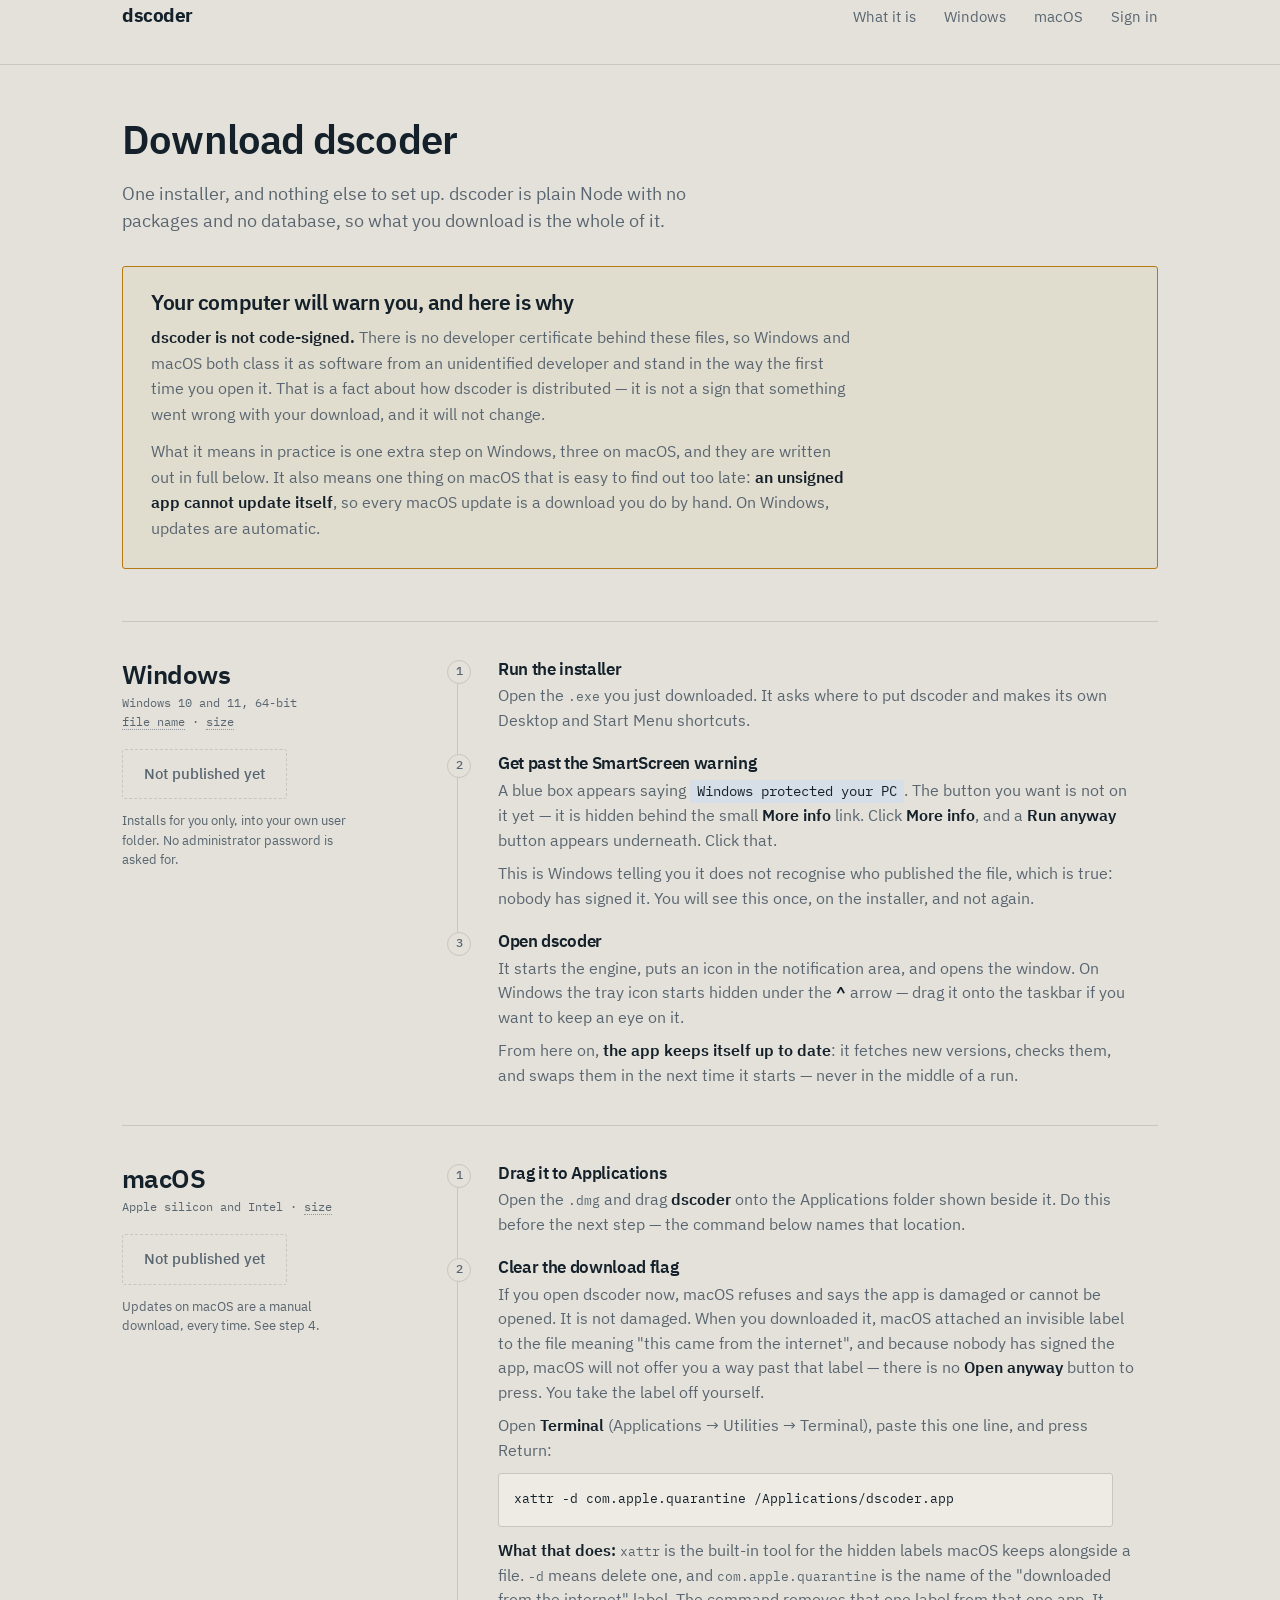
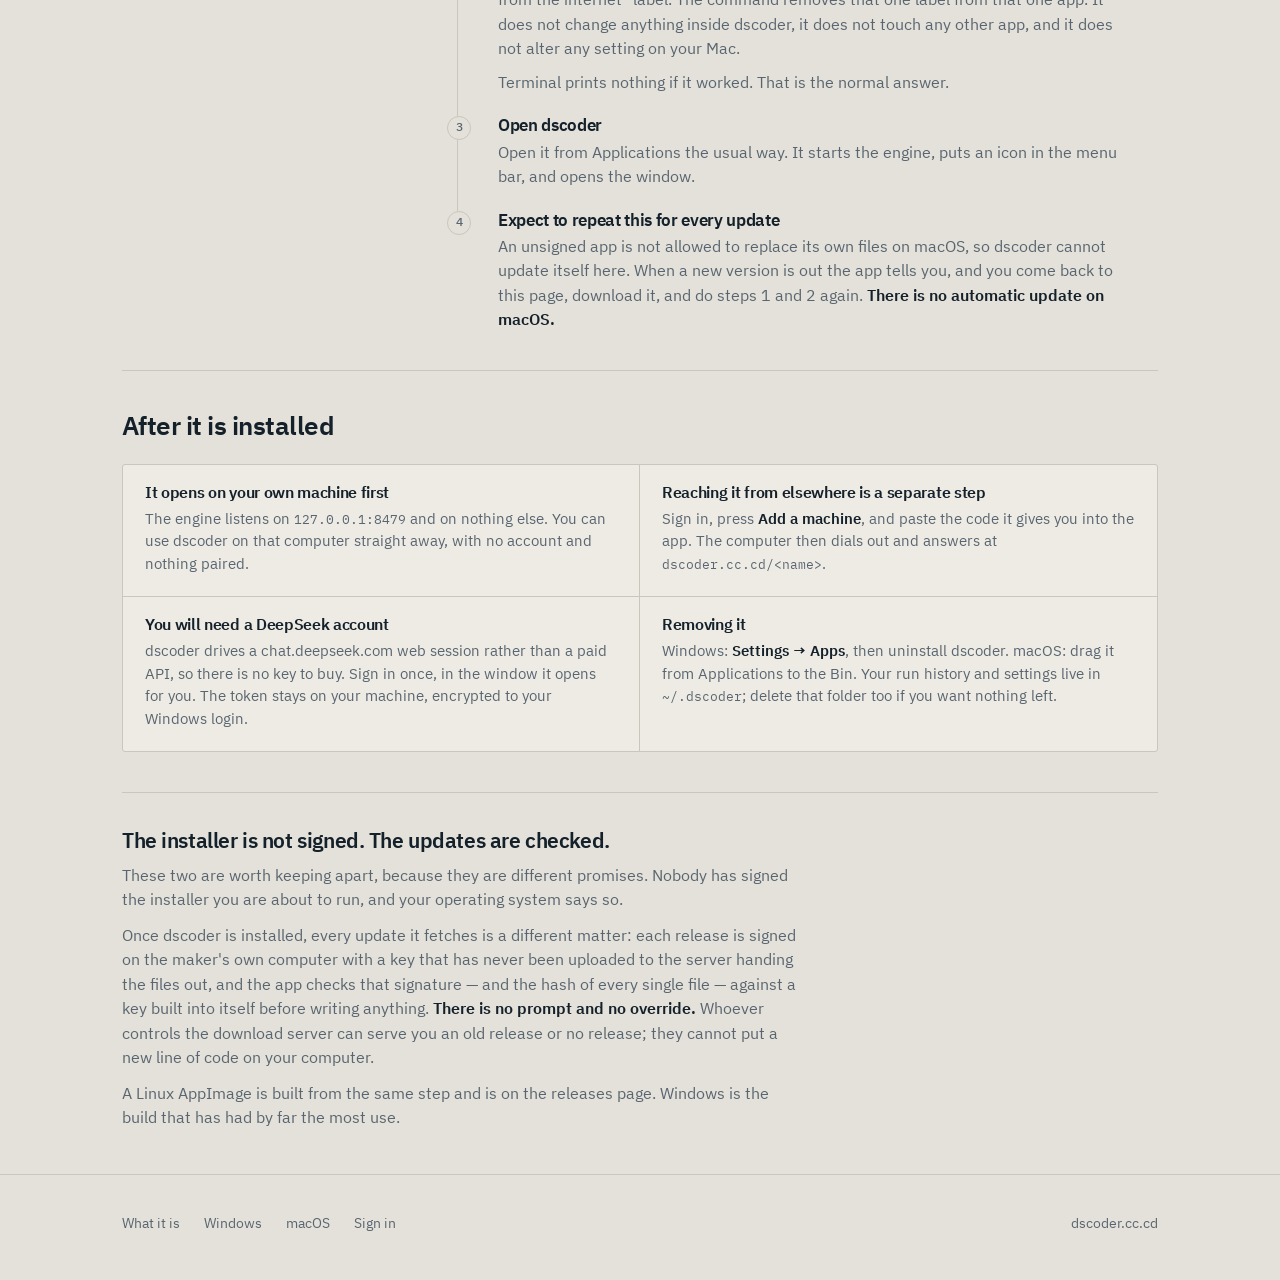
==== download.html @ 74ce5eee "The public site: direction B, with the first screen fixed Two static pages and the files they need. " ====
<!doctype html>
<html lang="en">
<head>
<meta charset="utf-8">
<meta name="viewport" content="width=device-width,initial-scale=1">
<title>Download dscoder</title>
<meta name="description" content="How to install dscoder on Windows and macOS, including the warnings each one shows because dscoder is not code-signed.">
<meta name="color-scheme" content="light">
<link rel="stylesheet" href="assets/fonts.css">
<link rel="stylesheet" href="assets/site.css">
<link rel="stylesheet" href="assets/download.css">
</head>
<body>

<a class="skip" href="#main">Skip to the page</a>

<header class="top">
  <div class="wrap">
    <a class="mark" href="index.html">dscoder<i data-rel-version-mark></i></a>
    <nav>
      <a href="index.html">What it is</a>
      <a class="sec" href="#windows">Windows</a>
      <a class="sec" href="#macos">macOS</a>
      <!-- Always "Sign in": a static page cannot know who is reading it. -->
      <a href="https://dscoder.cc.cd">Sign in</a>
    </nav>
  </div>
</header>

<main id="main">
<div class="wrap">

  <section class="head">
    <h1>Download dscoder</h1>
    <p>One installer, and nothing else to set up. dscoder is plain Node with
      no packages and no database, so what you download is the whole of it.</p>
  </section>

  <!-- First, because it is what changes whether somebody should click. -->
  <section class="first">
    <h2>Your computer will warn you, and here is why</h2>
    <p><b>dscoder is not code-signed.</b> There is no developer certificate
      behind these files, so Windows and macOS both class it as software from
      an unidentified developer and stand in the way the first time you open
      it. That is a fact about how dscoder is distributed — it is not a sign
      that something went wrong with your download, and it will not change.</p>
    <p>What it means in practice is one extra step on Windows, three on macOS,
      and they are written out in full below. It also means one thing on macOS
      that is easy to find out too late: <b>an unsigned app cannot update
      itself</b>, so every macOS update is a download you do by hand. On
      Windows, updates are automatic.</p>
  </section>

  <section class="plat" id="windows">
    <div>
      <h2>Windows</h2>
      <p class="meta">Windows 10 and 11, 64-bit<br>
        <span class="unfilled" data-rel="windows.file" data-rel-blank="file name">file name</span> ·
        <span class="unfilled" data-rel="windows.size" data-rel-blank="size">size</span></p>
      <a class="btn" data-rel-download="windows" data-rel-label="Download for Windows" aria-disabled="true" role="link">Not published yet</a>
      <p class="note">Installs for you only, into your own user folder. No
        administrator password is asked for.</p>
    </div>
    <ol class="steps">
      <li>
        <h3>Run the installer</h3>
        <p>Open the <code>.exe</code> you just downloaded. It asks where to
          put dscoder and makes its own Desktop and Start Menu shortcuts.</p>
      </li>
      <li>
        <h3>Get past the SmartScreen warning</h3>
        <p>A blue box appears saying <span class="said">Windows protected your
          PC</span>. The button you want is not on it yet — it is hidden
          behind the small <b>More info</b> link. Click <b>More info</b>, and
          a <b>Run anyway</b> button appears underneath. Click that.</p>
        <p>This is Windows telling you it does not recognise who published the
          file, which is true: nobody has signed it. You will see this once,
          on the installer, and not again.</p>
      </li>
      <li>
        <h3>Open dscoder</h3>
        <p>It starts the engine, puts an icon in the notification area, and
          opens the window. On Windows the tray icon starts hidden under the
          <b>^</b> arrow — drag it onto the taskbar if you want to keep an eye
          on it.</p>
        <p>From here on, <b>the app keeps itself up to date</b>: it fetches
          new versions, checks them, and swaps them in the next time it
          starts — never in the middle of a run.</p>
      </li>
    </ol>
  </section>

  <section class="plat" id="macos">
    <div>
      <h2>macOS</h2>
      <p class="meta"><span data-rel-if="macosMinimum">macOS
          <span class="unfilled" data-rel="macosMinimum" data-rel-blank="version">version</span>
          and later<br></span>Apple silicon and Intel ·
        <span class="unfilled" data-rel="macos.size" data-rel-blank="size">size</span></p>
      <a class="btn" data-rel-download="macos" data-rel-label="Download for macOS" aria-disabled="true" role="link">Not published yet</a>
      <p class="note">Updates on macOS are a manual download, every time. See
        step 4.</p>
    </div>
    <ol class="steps">
      <li>
        <h3>Drag it to Applications</h3>
        <p>Open the <code>.dmg</code> and drag <b>dscoder</b> onto the
          Applications folder shown beside it. Do this before the next step —
          the command below names that location.</p>
      </li>
      <li>
        <h3>Clear the download flag</h3>
        <p>If you open dscoder now, macOS refuses and says the app is damaged
          or cannot be opened. It is not damaged. When you downloaded it,
          macOS attached an invisible label to the file meaning "this came
          from the internet", and because nobody has signed the app, macOS
          will not offer you a way past that label — there is no
          <b>Open anyway</b> button to press. You take the label off yourself.</p>
        <p>Open <b>Terminal</b> (Applications → Utilities → Terminal), paste
          this one line, and press Return:</p>
        <pre><code>xattr -d com.apple.quarantine /Applications/dscoder.app</code></pre>
        <p><b>What that does:</b> <code>xattr</code> is the built-in tool for
          the hidden labels macOS keeps alongside a file. <code>-d</code>
          means delete one, and <code>com.apple.quarantine</code> is the name
          of the "downloaded from the internet" label. The command removes
          that one label from that one app. It does not change anything inside
          dscoder, it does not touch any other app, and it does not alter any
          setting on your Mac.</p>
        <p>Terminal prints nothing if it worked. That is the normal answer.</p>
      </li>
      <li>
        <h3>Open dscoder</h3>
        <p>Open it from Applications the usual way. It starts the engine, puts
          an icon in the menu bar, and opens the window.</p>
      </li>
      <li>
        <h3>Expect to repeat this for every update</h3>
        <p>An unsigned app is not allowed to replace its own files on macOS,
          so dscoder cannot update itself here. When a new version is out the
          app tells you, and you come back to this page, download it, and do
          steps 1 and 2 again. <b>There is no automatic update on macOS.</b></p>
      </li>
    </ol>
  </section>

  <section class="after">
    <h2>After it is installed</h2>
    <div class="grid">
      <div>
        <h3>It opens on your own machine first</h3>
        <p>The engine listens on <code>127.0.0.1:8479</code> and on nothing
          else. You can use dscoder on that computer straight away, with no
          account and nothing paired.</p>
      </div>
      <div>
        <h3>Reaching it from elsewhere is a separate step</h3>
        <p>Sign in, press <b>Add a machine</b>, and paste the code it gives
          you into the app. The computer then dials out and answers at
          <code>dscoder.cc.cd/&lt;name&gt;</code>.</p>
      </div>
      <div>
        <h3>You will need a DeepSeek account</h3>
        <p>dscoder drives a chat.deepseek.com web session rather than a paid
          API, so there is no key to buy. Sign in once, in the window it
          opens for you. The token stays on your machine, encrypted to your
          Windows login.</p>
      </div>
      <div>
        <h3>Removing it</h3>
        <p>Windows: <b>Settings → Apps</b>, then uninstall dscoder. macOS:
          drag it from Applications to the Bin. Your run history and settings
          live in <code>~/.dscoder</code>; delete that folder too if you want
          nothing left.</p>
      </div>
    </div>
  </section>

  <section class="tail">
    <h2>The installer is not signed. The updates are checked.</h2>
    <p>These two are worth keeping apart, because they are different
      promises. Nobody has signed the installer you are about to run, and
      your operating system says so.</p>
    <p>Once dscoder is installed, every update it fetches is a different
      matter: each release is signed on the maker's own computer with a key
      that has never been uploaded to the server handing the files out, and
      the app checks that signature — and the hash of every single file —
      against a key built into itself before writing anything. <b>There is no
      prompt and no override.</b> Whoever controls the download server can
      serve you an old release or no release; they cannot put a new line of
      code on your computer.</p>
    <p>A Linux AppImage is built from the same step and is on the releases
      page. Windows is the build that has had by far the most use.</p>
  </section>

</div>
</main>

<footer>
  <div class="wrap">
    <a href="index.html">What it is</a>
    <a href="#windows">Windows</a>
    <a href="#macos">macOS</a>
    <a href="https://dscoder.cc.cd">Sign in</a>
    <span class="rt">dscoder.cc.cd</span>
  </div>
</footer>

<script src="assets/release.js"></script>
</body>
</html>
---- assets/fonts.css ----
/* IBM Plex Sans and IBM Plex Mono, served from this repository.
 *
 * The app itself asks for these two faces (ui/index.html :root) and falls
 * back to whatever the machine has. A page that is meant to look like the
 * product cannot do that, so the files are here: no Google Fonts, no CDN,
 * nothing fetched from a third party when somebody opens the site.
 *
 * Only the subsets this site can show are shipped:
 *   Latin1  ASCII, Latin-1, curly quotes, en/em dash, ellipsis, minus sign
 *   Pi      the arrow in "Applications -> Utilities", and the rest of the
 *           general-punctuation block
 * Together that is ~250 KB for seven faces. The Cyrillic, Greek and extended
 * Latin subsets are not here because nothing on the site is written in them;
 * if a page ever needs one, copy it out of the @ibm/plex-sans npm package and
 * add a @font-face with the unicode-range from that package's own CSS.
 *
 * The weights are the ones the pages use and no others: 400 for body, 500
 * for small monospace labels, 600 for headings and 700 for the wordmark.
 * There is no 650 face, which is why nothing asks for one -- the mock's
 * font-weight:650 was landing on a synthesised weight. 600 is SemiBold, a
 * real drawing.
 *
 * Licence: SIL Open Font Licence 1.1, in fonts/LICENSE.txt.
 */

/* ── IBM Plex Sans ──────────────────────────────────────────────────── */
@font-face{font-family:"IBM Plex Sans";font-style:normal;font-weight:400;font-display:swap;
  src:url("fonts/IBMPlexSans-Regular-Latin1.woff2") format("woff2");
  unicode-range:U+0000,U+000D,U+0020-007E,U+00A0-00FF,U+0131,U+0152-0153,U+02C6,U+02DA,U+02DC,U+2013-2014,U+2018-201A,U+201C-201E,U+2020-2022,U+2026,U+2030,U+2039-203A,U+2044,U+20AC,U+2122,U+2212,U+FB01-FB02}
@font-face{font-family:"IBM Plex Sans";font-style:normal;font-weight:400;font-display:swap;
  src:url("fonts/IBMPlexSans-Regular-Pi.woff2") format("woff2");
  unicode-range:U+2000-200D,U+2015,U+2028-2029,U+202F,U+2032-2033,U+2190-2199,U+21A9-21AA,U+2212,U+2248,U+2260,U+2264-2265,U+2713,U+FEFF,U+FFFD}

@font-face{font-family:"IBM Plex Sans";font-style:normal;font-weight:500;font-display:swap;
  src:url("fonts/IBMPlexSans-Medium-Latin1.woff2") format("woff2");
  unicode-range:U+0000,U+000D,U+0020-007E,U+00A0-00FF,U+0131,U+0152-0153,U+02C6,U+02DA,U+02DC,U+2013-2014,U+2018-201A,U+201C-201E,U+2020-2022,U+2026,U+2030,U+2039-203A,U+2044,U+20AC,U+2122,U+2212,U+FB01-FB02}
@font-face{font-family:"IBM Plex Sans";font-style:normal;font-weight:500;font-display:swap;
  src:url("fonts/IBMPlexSans-Medium-Pi.woff2") format("woff2");
  unicode-range:U+2000-200D,U+2015,U+2028-2029,U+202F,U+2032-2033,U+2190-2199,U+21A9-21AA,U+2212,U+2248,U+2260,U+2264-2265,U+2713,U+FEFF,U+FFFD}

@font-face{font-family:"IBM Plex Sans";font-style:normal;font-weight:600;font-display:swap;
  src:url("fonts/IBMPlexSans-SemiBold-Latin1.woff2") format("woff2");
  unicode-range:U+0000,U+000D,U+0020-007E,U+00A0-00FF,U+0131,U+0152-0153,U+02C6,U+02DA,U+02DC,U+2013-2014,U+2018-201A,U+201C-201E,U+2020-2022,U+2026,U+2030,U+2039-203A,U+2044,U+20AC,U+2122,U+2212,U+FB01-FB02}
@font-face{font-family:"IBM Plex Sans";font-style:normal;font-weight:600;font-display:swap;
  src:url("fonts/IBMPlexSans-SemiBold-Pi.woff2") format("woff2");
  unicode-range:U+2000-200D,U+2015,U+2028-2029,U+202F,U+2032-2033,U+2190-2199,U+21A9-21AA,U+2212,U+2248,U+2260,U+2264-2265,U+2713,U+FEFF,U+FFFD}

@font-face{font-family:"IBM Plex Sans";font-style:normal;font-weight:700;font-display:swap;
  src:url("fonts/IBMPlexSans-Bold-Latin1.woff2") format("woff2");
  unicode-range:U+0000,U+000D,U+0020-007E,U+00A0-00FF,U+0131,U+0152-0153,U+02C6,U+02DA,U+02DC,U+2013-2014,U+2018-201A,U+201C-201E,U+2020-2022,U+2026,U+2030,U+2039-203A,U+2044,U+20AC,U+2122,U+2212,U+FB01-FB02}
@font-face{font-family:"IBM Plex Sans";font-style:normal;font-weight:700;font-display:swap;
  src:url("fonts/IBMPlexSans-Bold-Pi.woff2") format("woff2");
  unicode-range:U+2000-200D,U+2015,U+2028-2029,U+202F,U+2032-2033,U+2190-2199,U+21A9-21AA,U+2212,U+2248,U+2260,U+2264-2265,U+2713,U+FEFF,U+FFFD}

/* ── IBM Plex Mono ──────────────────────────────────────────────────── */
@font-face{font-family:"IBM Plex Mono";font-style:normal;font-weight:400;font-display:swap;
  src:url("fonts/IBMPlexMono-Regular-Latin1.woff2") format("woff2");
  unicode-range:U+0000,U+000D,U+0020-007E,U+00A0-00FF,U+0131,U+0152-0153,U+02C6,U+02DA,U+02DC,U+2013-2014,U+2018-201A,U+201C-201E,U+2020-2022,U+2026,U+2030,U+2039-203A,U+2044,U+20AC,U+2122,U+2212,U+FB01-FB02}
@font-face{font-family:"IBM Plex Mono";font-style:normal;font-weight:400;font-display:swap;
  src:url("fonts/IBMPlexMono-Regular-Pi.woff2") format("woff2");
  unicode-range:U+2000-200D,U+2015,U+2028-2029,U+202F,U+2032-2033,U+2190-2199,U+21A9-21AA,U+2212,U+2248,U+2260,U+2264-2265,U+2713,U+FEFF,U+FFFD}

@font-face{font-family:"IBM Plex Mono";font-style:normal;font-weight:500;font-display:swap;
  src:url("fonts/IBMPlexMono-Medium-Latin1.woff2") format("woff2");
  unicode-range:U+0000,U+000D,U+0020-007E,U+00A0-00FF,U+0131,U+0152-0153,U+02C6,U+02DA,U+02DC,U+2013-2014,U+2018-201A,U+201C-201E,U+2020-2022,U+2026,U+2030,U+2039-203A,U+2044,U+20AC,U+2122,U+2212,U+FB01-FB02}
@font-face{font-family:"IBM Plex Mono";font-style:normal;font-weight:500;font-display:swap;
  src:url("fonts/IBMPlexMono-Medium-Pi.woff2") format("woff2");
  unicode-range:U+2000-200D,U+2015,U+2028-2029,U+202F,U+2032-2033,U+2190-2199,U+21A9-21AA,U+2212,U+2248,U+2260,U+2264-2265,U+2713,U+FEFF,U+FFFD}

@font-face{font-family:"IBM Plex Mono";font-style:normal;font-weight:700;font-display:swap;
  src:url("fonts/IBMPlexMono-Bold-Latin1.woff2") format("woff2");
  unicode-range:U+0000,U+000D,U+0020-007E,U+00A0-00FF,U+0131,U+0152-0153,U+02C6,U+02DA,U+02DC,U+2013-2014,U+2018-201A,U+201C-201E,U+2020-2022,U+2026,U+2030,U+2039-203A,U+2044,U+20AC,U+2122,U+2212,U+FB01-FB02}
@font-face{font-family:"IBM Plex Mono";font-style:normal;font-weight:700;font-display:swap;
  src:url("fonts/IBMPlexMono-Bold-Pi.woff2") format("woff2");
  unicode-range:U+2000-200D,U+2015,U+2028-2029,U+202F,U+2032-2033,U+2190-2199,U+21A9-21AA,U+2212,U+2248,U+2260,U+2264-2265,U+2713,U+FEFF,U+FFFD}
---- assets/site.css ----
/* What both pages share: the product's own colours, the header, the footer,
 * the one button, and the way an unfilled release value is drawn.
 *
 * The colours and the 3px radius are lifted from the app (ui/index.html
 * :root) rather than chosen again here, so the site and the thing you
 * download look like one object.
 */
:root{
  --paper:#E3E1D9;      /* drafting stone */
  --paper-2:#EDEBE4;
  --said:#D6DEE7;       /* what YOU said: cooler ground, pinned into the page */
  --ink:#14202A;
  /* The app's --ink-60 is #5A6671, which measures 4.49:1 on this paper —
     a rounding error away from passing. One step darker and it clears 4.5
     properly. Nobody can see the difference; the measurement can. */
  --ink-60:#596570;
  --ink-35:#8F969D;
  --rule:#C9C6BC;
  --add:#1F7A4C;
  --del:#B3321F;
  --warn:#B67A12;
  --plot:#2F5D8C;
  --sans:"IBM Plex Sans",system-ui,"Segoe UI",Roboto,Helvetica,Arial,sans-serif;
  --mono:"IBM Plex Mono",ui-monospace,"Cascadia Mono",Consolas,"SF Mono",Menlo,monospace;
}
*{box-sizing:border-box}
html{-webkit-text-size-adjust:100%}
body{margin:0;background:var(--paper);color:var(--ink);
  font:400 16px/1.62 var(--sans);-webkit-font-smoothing:antialiased}
a{color:inherit;text-decoration:none}
img{max-width:100%}
/* 600 is SemiBold, a face that exists. The mocks asked for 650 and got a
   synthesised weight; with the real fonts shipped that would round up to
   Bold, which is too heavy for a 48px line on a page this quiet. */
h1,h2,h3{margin:0;font-weight:600;letter-spacing:-.02em;line-height:1.12}
p{margin:0}
:focus-visible{outline:2px solid var(--plot);outline-offset:3px}
.wrap{max-width:1240px;margin:0 auto;padding:0 32px}

/* Skip link: the first thing a keyboard lands on, and invisible until then. */
.skip{position:absolute;left:-9999px;top:0;z-index:5;padding:11px 18px;
  background:var(--ink);color:var(--paper-2);font-size:14px;font-weight:600;
  border-radius:0 0 3px 0}
.skip:focus{left:0}

/* ── header ─────────────────────────────────────────────────────────── */
/* The nav always says "Sign in". A static page cannot know whether whoever
   is reading it has an account, and a wrong "Sign out" is worse than a
   redundant "Sign in". */
.top{border-bottom:1px solid var(--rule)}
.top .wrap{display:flex;align-items:baseline;height:64px}
.mark{font-size:19px;font-weight:700;letter-spacing:-.022em}
.mark i{font:500 11.5px/1 var(--mono);font-style:normal;color:var(--ink-35);
  margin-left:9px;letter-spacing:0}
.mark i:empty{display:none}
.top nav{margin-left:auto;display:flex;gap:28px;font-size:14.5px;color:var(--ink-60)}
.top nav a:hover{color:var(--ink)}

/* ── the one button ─────────────────────────────────────────────────── */
.btn{display:inline-flex;align-items:center;padding:12px 21px;border-radius:3px;
  background:var(--ink);color:var(--paper-2);font-weight:600;font-size:15px;
  border:1px solid var(--ink);font-family:inherit;cursor:pointer}
.btn:hover{background:#0b161e;border-color:#0b161e}
.btn.ghost{background:none;color:var(--ink);border-color:var(--rule);font-weight:500}
.btn.ghost:hover{background:#00000008;border-color:var(--ink-35)}
/* A download button with nothing behind it yet. It must not look pressable,
   because there is nothing to press: no release has been published. */
.btn[aria-disabled="true"]{background:none;color:var(--ink-60);
  border:1px dashed var(--rule);font-weight:500;cursor:default}
.btn[aria-disabled="true"]:hover{background:none;border-color:var(--rule)}

/* ── an unfilled release value ──────────────────────────────────────── */
/* Every number that only a real build can know is drawn like this until the
   build fills it in: see assets/release.js. It should read as a blank in a
   form, not as a fact. */
/* Quiet, but still readable: this is the one place on the page that says
   what is and is not known yet, so it cannot be a 2.3:1 whisper. The dotted
   rule is what marks it as a blank, not the colour. */
.unfilled{color:var(--ink-60);border-bottom:1px dotted var(--ink-35);
  font-style:normal}

/* ── footer ─────────────────────────────────────────────────────────── */
footer{padding:38px 0 46px;font-size:13.5px;color:var(--ink-60);
  border-top:1px solid var(--rule);margin-top:44px}
footer .wrap{display:flex;gap:24px;flex-wrap:wrap}
footer a:hover{color:var(--ink)}
footer .rt{margin-left:auto}

@media (max-width:900px){
  .wrap{padding:0 20px}
  /* Two links are all that fit, and they are the two that lead anywhere. */
  .top nav a.sec{display:none}
  .top nav{gap:20px}
  footer .rt{margin-left:0}
}
---- assets/download.css ----
/* The download page. The same hairline-and-field vocabulary as the home
 * page and the product's own tokens, with no structural device that belongs
 * to only one direction.
 *
 * Small grey text here is --ink-60 for the same reason as on the home page:
 * the app's --ink-35 is 2.3:1 on this paper, which is a tool's contrast and
 * not a public page's.
 */
.wrap{max-width:1100px}

.head{padding:52px 0 32px}
.head h1{font-size:40px;margin-bottom:18px}
.head p{font-size:17.5px;line-height:1.56;color:var(--ink-60);max-width:58ch}

/* The thing a reader should know before they click, not after. */
.first{border:1px solid var(--warn);border-radius:3px;background:#b67a120d;
  padding:24px 28px 26px;margin-bottom:52px}
.first h2{font-size:21px;margin-bottom:10px}
.first p{font-size:16px;line-height:1.6;color:var(--ink-60);max-width:70ch}
.first p+p{margin-top:12px}
.first p b{color:var(--ink);font-weight:600}

.plat{padding:38px 0;border-top:1px solid var(--rule);
  display:grid;grid-template-columns:276px minmax(0,1fr);gap:48px;align-items:start}
.plat h2{font-size:26px;margin-bottom:4px}
.plat .meta{font:400 12px/1.6 var(--mono);color:var(--ink-60);margin-bottom:18px;
  overflow-wrap:anywhere}
.plat .note{font-size:13px;line-height:1.5;color:var(--ink-60);margin-top:12px;max-width:30ch}

ol.steps{margin:0;padding:0;list-style:none;counter-reset:s}
ol.steps li{counter-increment:s;position:relative;padding-left:40px;
  padding-bottom:22px;border-left:1px solid var(--rule);margin-left:11px}
ol.steps li:last-child{border-left-color:transparent;padding-bottom:0}
ol.steps li::before{content:counter(s);position:absolute;left:-11px;top:0;
  width:22px;height:22px;border-radius:50%;border:1px solid var(--rule);
  background:var(--paper);color:var(--ink-60);
  font:500 11.5px/20px var(--mono);text-align:center}
ol.steps h3{font-size:16.5px;margin-bottom:5px}
ol.steps p{font-size:15.5px;line-height:1.58;color:var(--ink-60);max-width:64ch}
ol.steps p+p{margin-top:9px}
ol.steps p b{color:var(--ink);font-weight:600}
pre{margin:11px 0;padding:13px 15px;border:1px solid var(--rule);border-radius:3px;
  background:var(--paper-2);overflow-x:auto;max-width:64ch}
code{font:400 13px/1.5 var(--mono)}
/* A quoted string from somebody else's interface. In full ink: it is the
   exact words to look for on screen, and the surrounding grey on this blue
   is 4.4:1. */
.said{display:inline-block;background:var(--said);border-radius:3px;
  padding:1px 7px;font:400 13.5px/1.6 var(--mono);color:var(--ink)}

.after{padding:40px 0;border-top:1px solid var(--rule)}
.after h2{font-size:26px;margin-bottom:24px}
.grid{display:grid;grid-template-columns:repeat(2,minmax(0,1fr));
  border:1px solid var(--rule);border-radius:3px;background:var(--paper-2)}
.grid>div{padding:19px 22px 21px;border-right:1px solid var(--rule);
  border-bottom:1px solid var(--rule)}
.grid>div:nth-child(2n){border-right:0}
.grid>div:nth-last-child(-n+2){border-bottom:0}
.grid h3{font-size:16px;margin-bottom:6px}
.grid p{font-size:14.5px;line-height:1.55;color:var(--ink-60);overflow-wrap:anywhere}
.grid p b{color:var(--ink);font-weight:600}
.grid code{font-size:12.5px}

.tail{padding:36px 0 0;border-top:1px solid var(--rule)}
.tail h2{font-size:21px;margin-bottom:10px}
.tail p{font-size:15.5px;line-height:1.58;color:var(--ink-60);max-width:68ch}
.tail p+p{margin-top:11px}
.tail p b{color:var(--ink);font-weight:600}

@media (max-width:900px){
  /* A command somebody has to copy has to be visible, so it wraps here
     rather than scrolling sideways out of sight. Soft wraps are not
     characters: what you copy is still the one line. */
  pre{white-space:pre-wrap;overflow-wrap:anywhere}
  .head{padding:32px 0 24px}
  .head h1{font-size:29px}
  .head p{font-size:16px}
  .first{padding:18px 20px 20px;margin-bottom:34px}
  .first h2{font-size:18px}
  .first p{font-size:15px}
  /* minmax(0,…), not 1fr: a bare 1fr floors at min-content, and the command
     block below is one unbreakable string wide enough to push the page out. */
  .plat{grid-template-columns:minmax(0,1fr);gap:20px;padding:28px 0}
  .plat h2{font-size:22px}
  .btn{width:100%;justify-content:center}
  .plat .note{max-width:none}
  ol.steps li{padding-left:30px}
  .after{padding:28px 0}
  .after h2{font-size:22px}
  .grid{grid-template-columns:minmax(0,1fr)}
  .grid>div{border-right:0}
  .grid>div:nth-last-child(-n+2){border-bottom:1px solid var(--rule)}
  .grid>div:last-child{border-bottom:0}
}
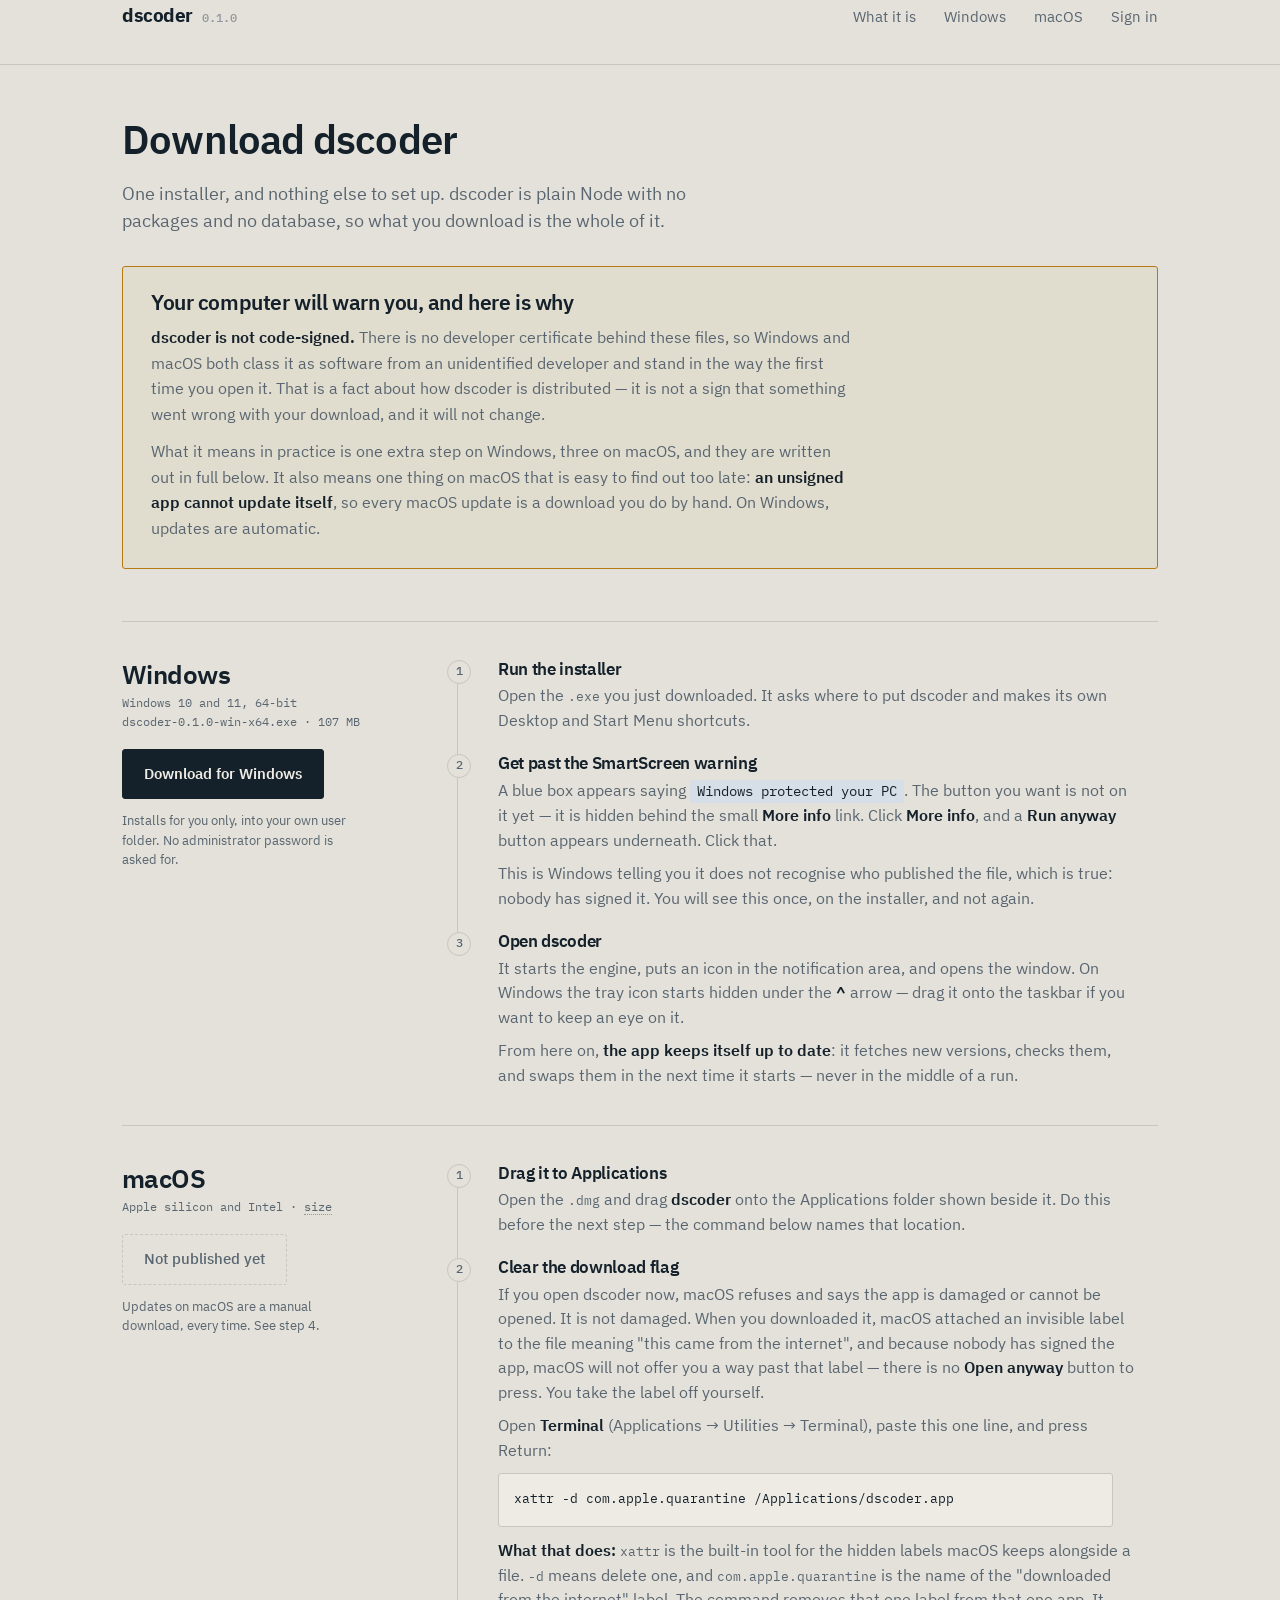
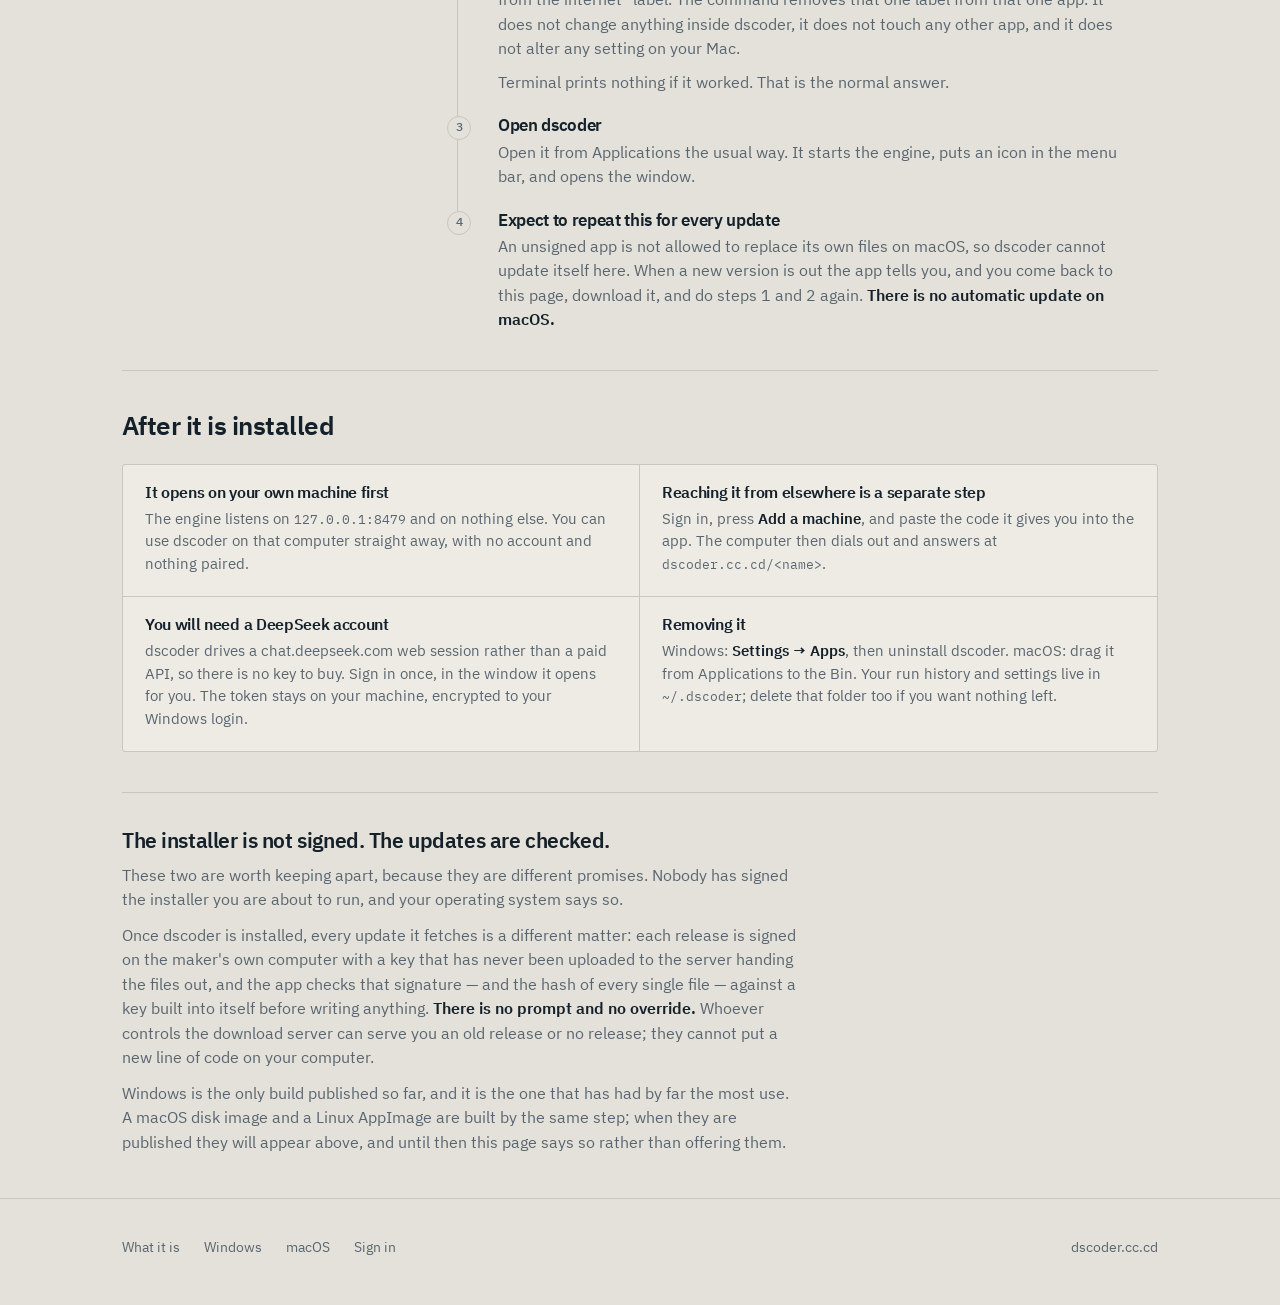
==== commit 9f4d7dde: "Say what is true while only Windows is published Three statements on the site were about to be publi" ====
--- a/download.html
+++ b/download.html
@@ -22,7 +22,7 @@
       <a class="sec" href="#windows">Windows</a>
       <a class="sec" href="#macos">macOS</a>
       <!-- Always "Sign in": a static page cannot know who is reading it. -->
-      <a href="https://dscoder.cc.cd">Sign in</a>
+      <a href="/signin">Sign in</a>
     </nav>
   </div>
 </header>
@@ -188,8 +188,10 @@
       prompt and no override.</b> Whoever controls the download server can
       serve you an old release or no release; they cannot put a new line of
       code on your computer.</p>
-    <p>A Linux AppImage is built from the same step and is on the releases
-      page. Windows is the build that has had by far the most use.</p>
+    <p>Windows is the only build published so far, and it is the one that
+      has had by far the most use. A macOS disk image and a Linux AppImage
+      are built by the same step; when they are published they will appear
+      above, and until then this page says so rather than offering them.</p>
   </section>
 
 </div>
@@ -200,7 +202,7 @@
     <a href="index.html">What it is</a>
     <a href="#windows">Windows</a>
     <a href="#macos">macOS</a>
-    <a href="https://dscoder.cc.cd">Sign in</a>
+    <a href="/signin">Sign in</a>
     <span class="rt">dscoder.cc.cd</span>
   </div>
 </footer>
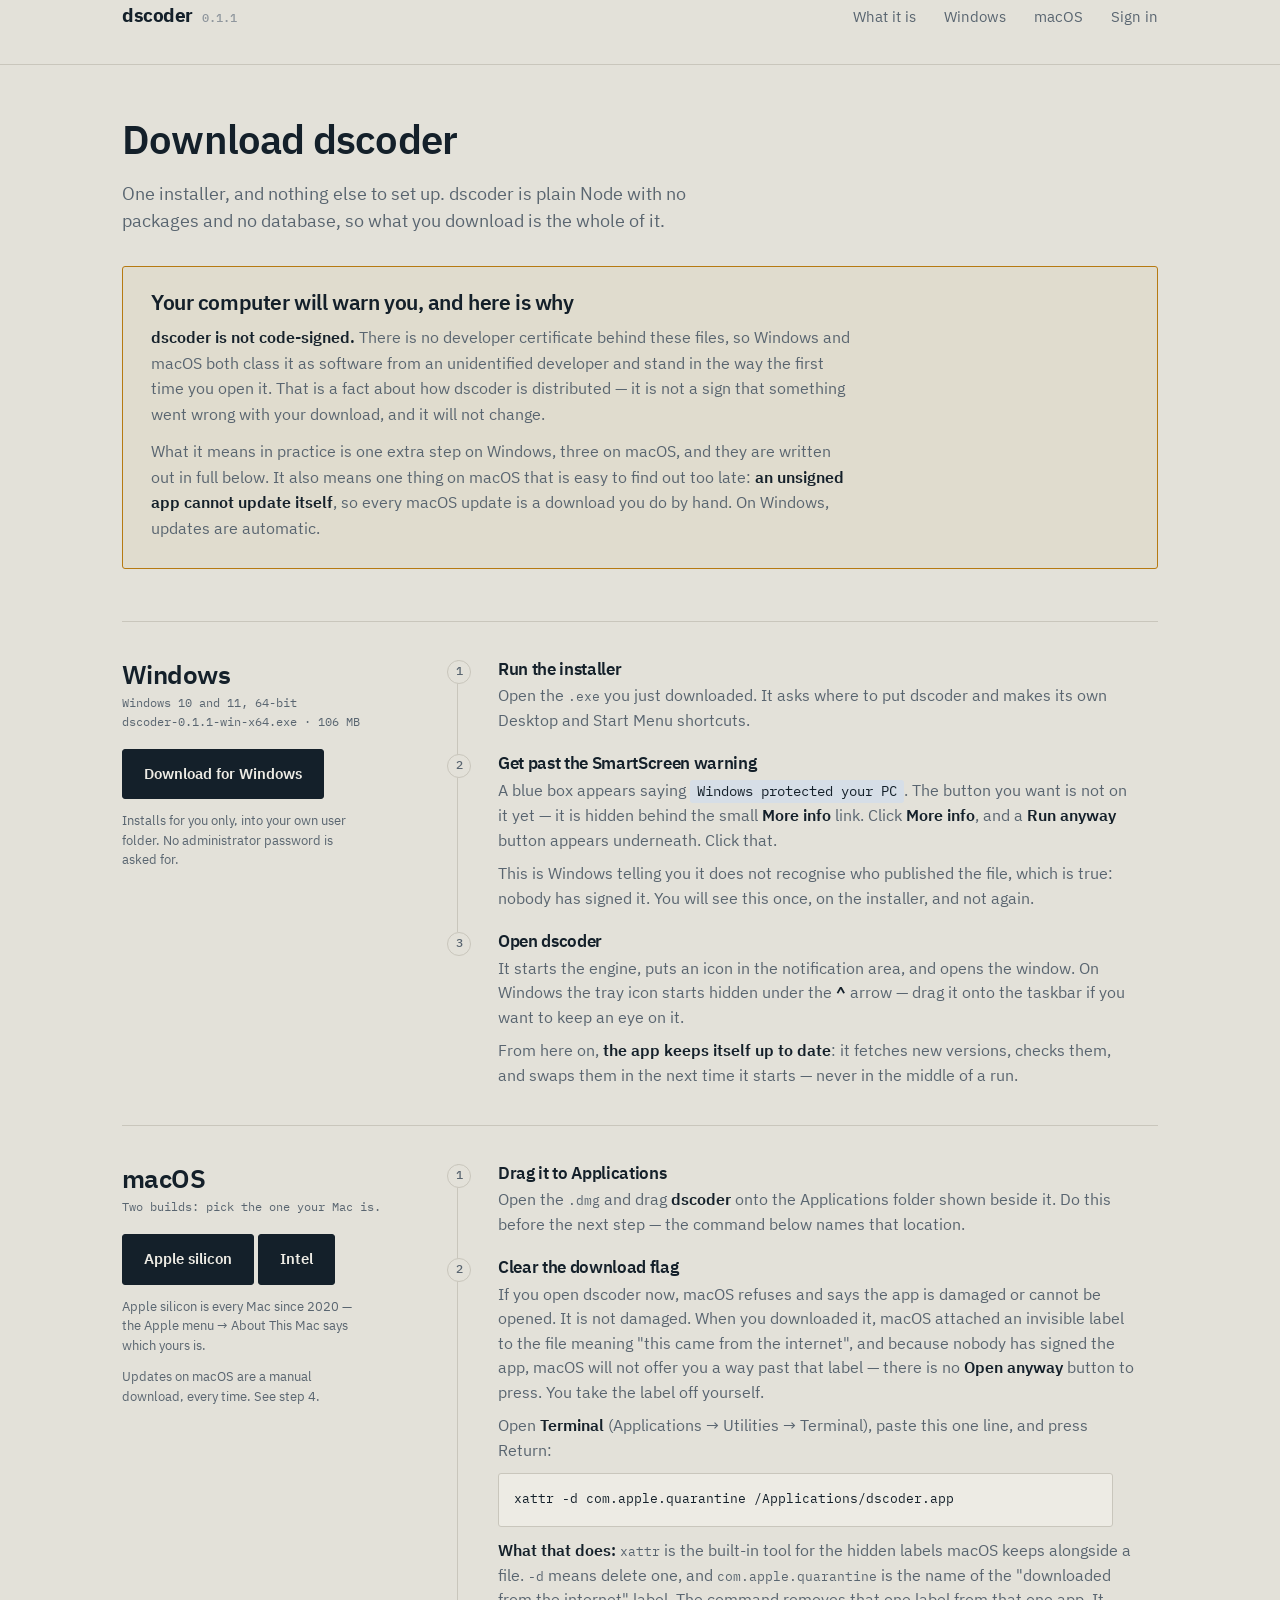
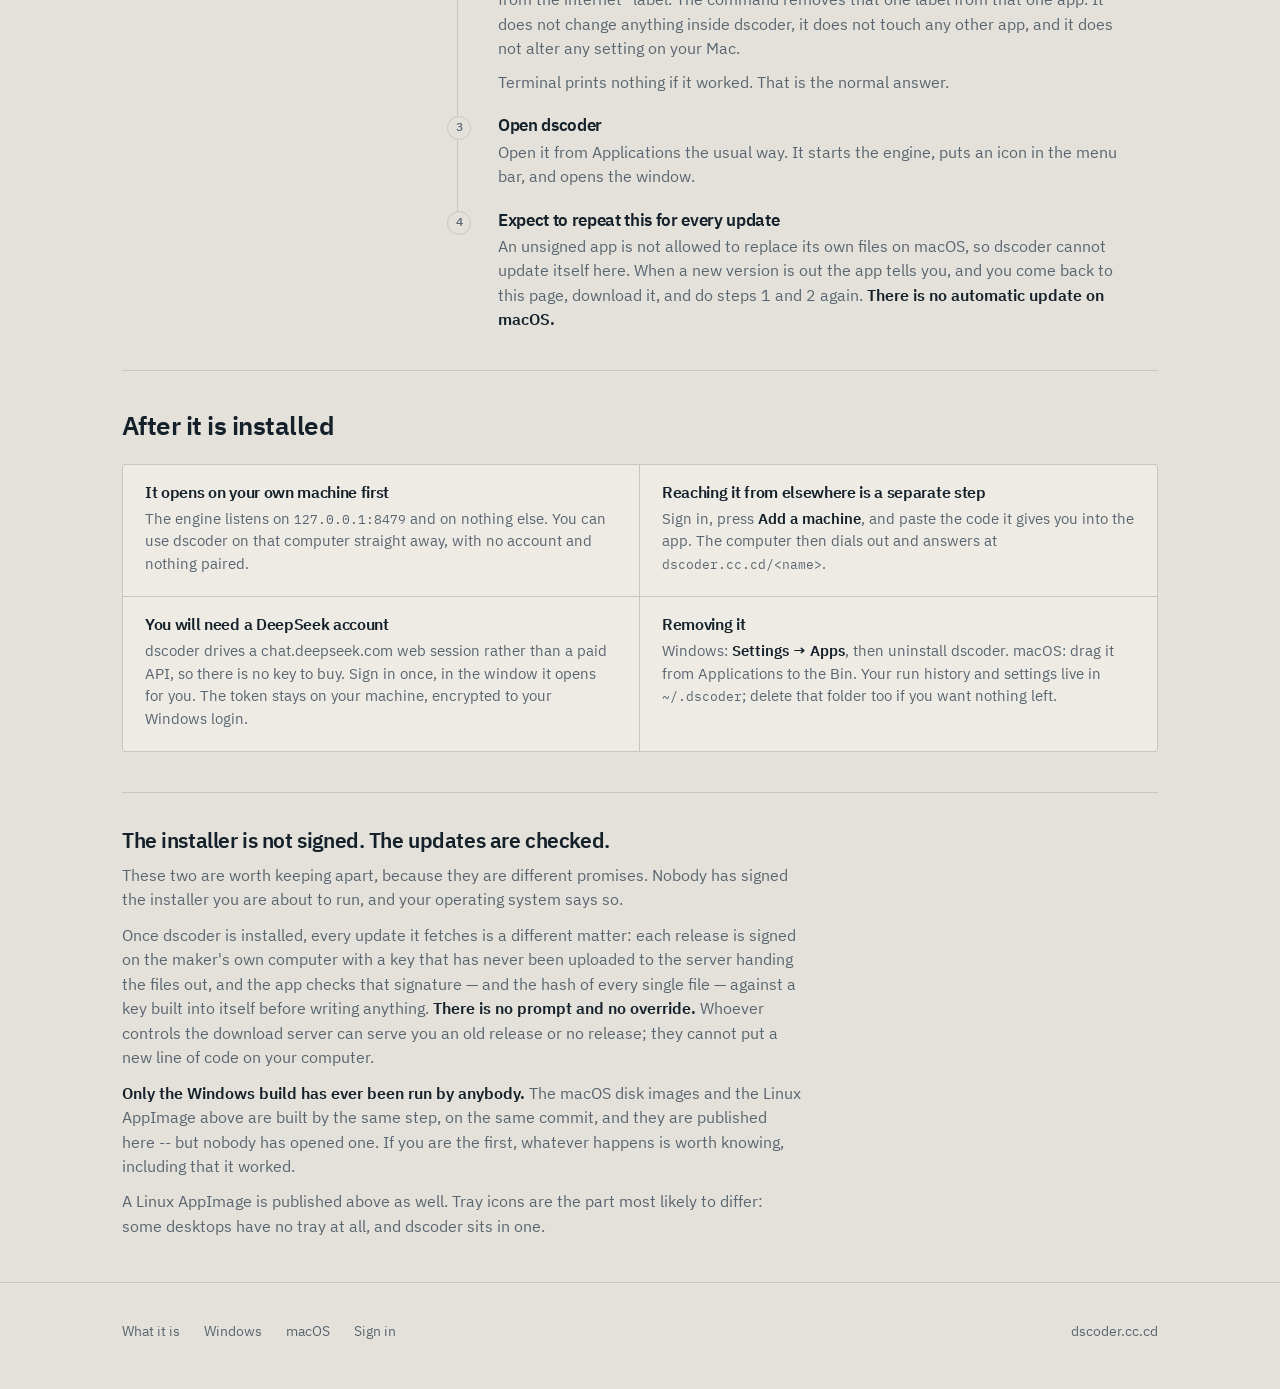
==== commit ecf52441: "0.1.1: all three platforms, and two Macs Every figure here is read off the published Release rather " ====
--- a/download.html
+++ b/download.html
@@ -95,9 +95,11 @@
       <h2>macOS</h2>
       <p class="meta"><span data-rel-if="macosMinimum">macOS
           <span class="unfilled" data-rel="macosMinimum" data-rel-blank="version">version</span>
-          and later<br></span>Apple silicon and Intel ·
-        <span class="unfilled" data-rel="macos.size" data-rel-blank="size">size</span></p>
-      <a class="btn" data-rel-download="macos" data-rel-label="Download for macOS" aria-disabled="true" role="link">Not published yet</a>
+          and later<br></span>Two builds: pick the one your Mac is.</p>
+      <a class="btn" data-rel-download="macosArm" data-rel-label="Apple silicon" aria-disabled="true" role="link">Not published yet</a>
+      <a class="btn" data-rel-download="macosIntel" data-rel-label="Intel" aria-disabled="true" role="link">Not published yet</a>
+      <p class="note">Apple silicon is every Mac since 2020 — the Apple menu
+        → About This Mac says which yours is.</p>
       <p class="note">Updates on macOS are a manual download, every time. See
         step 4.</p>
     </div>
@@ -188,10 +190,14 @@
       prompt and no override.</b> Whoever controls the download server can
       serve you an old release or no release; they cannot put a new line of
       code on your computer.</p>
-    <p>Windows is the only build published so far, and it is the one that
-      has had by far the most use. A macOS disk image and a Linux AppImage
-      are built by the same step; when they are published they will appear
-      above, and until then this page says so rather than offering them.</p>
+    <p><b>Only the Windows build has ever been run by anybody.</b> The macOS
+      disk images and the Linux AppImage above are built by the same step, on
+      the same commit, and they are published here -- but nobody has opened
+      one. If you are the first, whatever happens is worth knowing, including
+      that it worked.</p>
+    <p>A Linux AppImage is published above as well. Tray icons are the part
+      most likely to differ: some desktops have no tray at all, and dscoder
+      sits in one.</p>
   </section>
 
 </div>
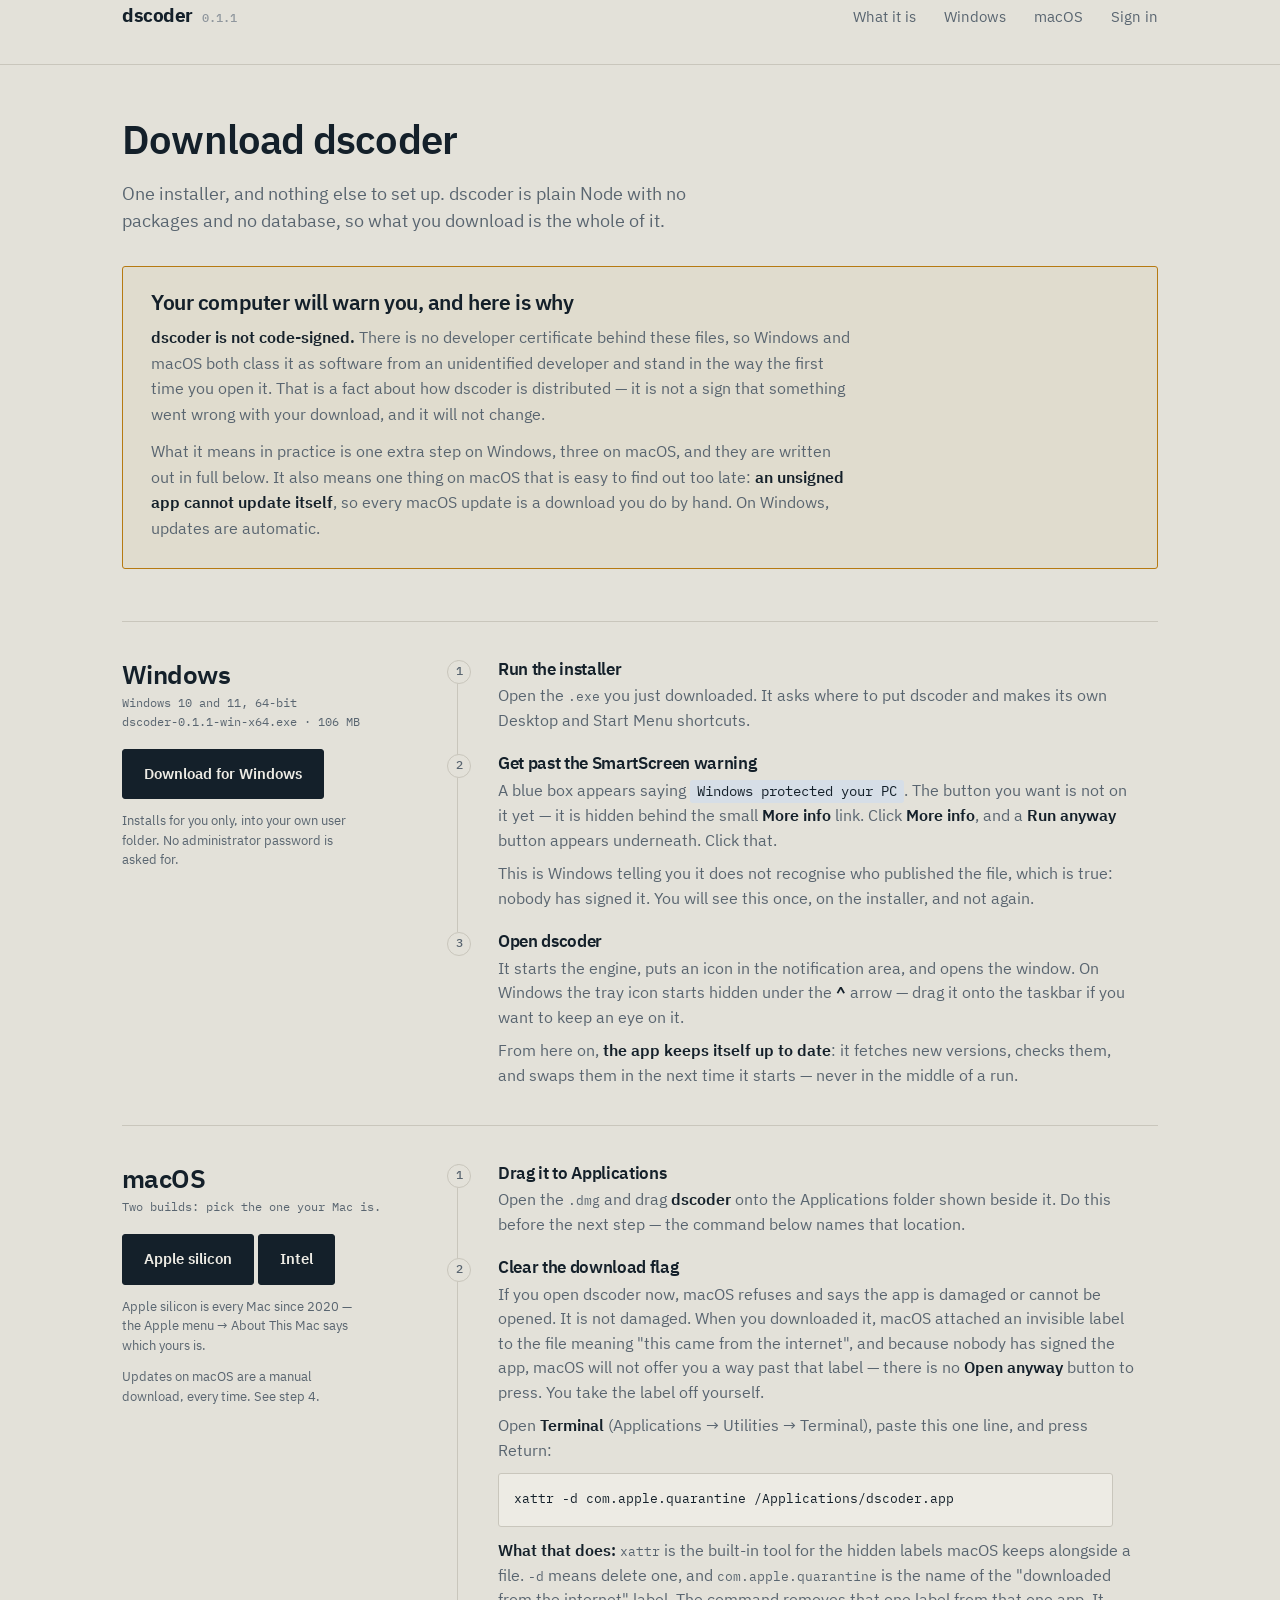
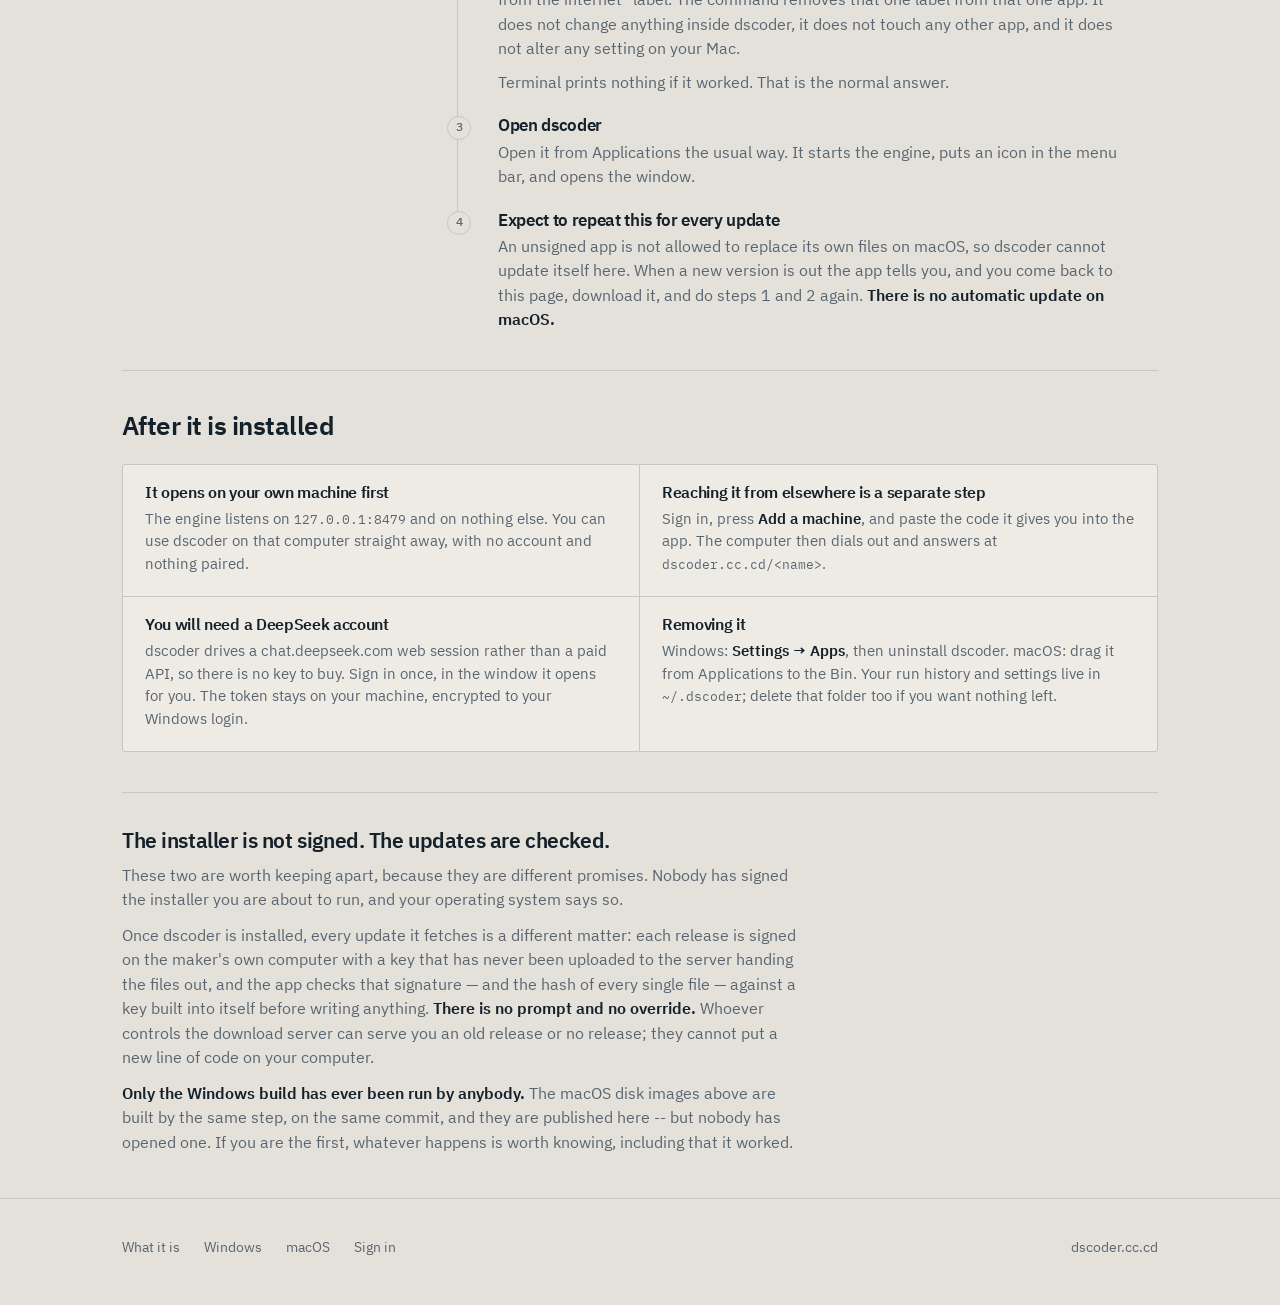
==== commit 0a0b244a: "No Linux on the site It was never offered -- there is no Linux button and never was -- but the page " ====
--- a/download.html
+++ b/download.html
@@ -191,13 +191,10 @@
       serve you an old release or no release; they cannot put a new line of
       code on your computer.</p>
     <p><b>Only the Windows build has ever been run by anybody.</b> The macOS
-      disk images and the Linux AppImage above are built by the same step, on
-      the same commit, and they are published here -- but nobody has opened
-      one. If you are the first, whatever happens is worth knowing, including
-      that it worked.</p>
-    <p>A Linux AppImage is published above as well. Tray icons are the part
-      most likely to differ: some desktops have no tray at all, and dscoder
-      sits in one.</p>
+      disk images above are built by the same step, on the same commit, and
+      they are published here -- but nobody has opened one. If you are the
+      first, whatever happens is worth knowing, including that it worked.</p>
+
   </section>
 
 </div>
